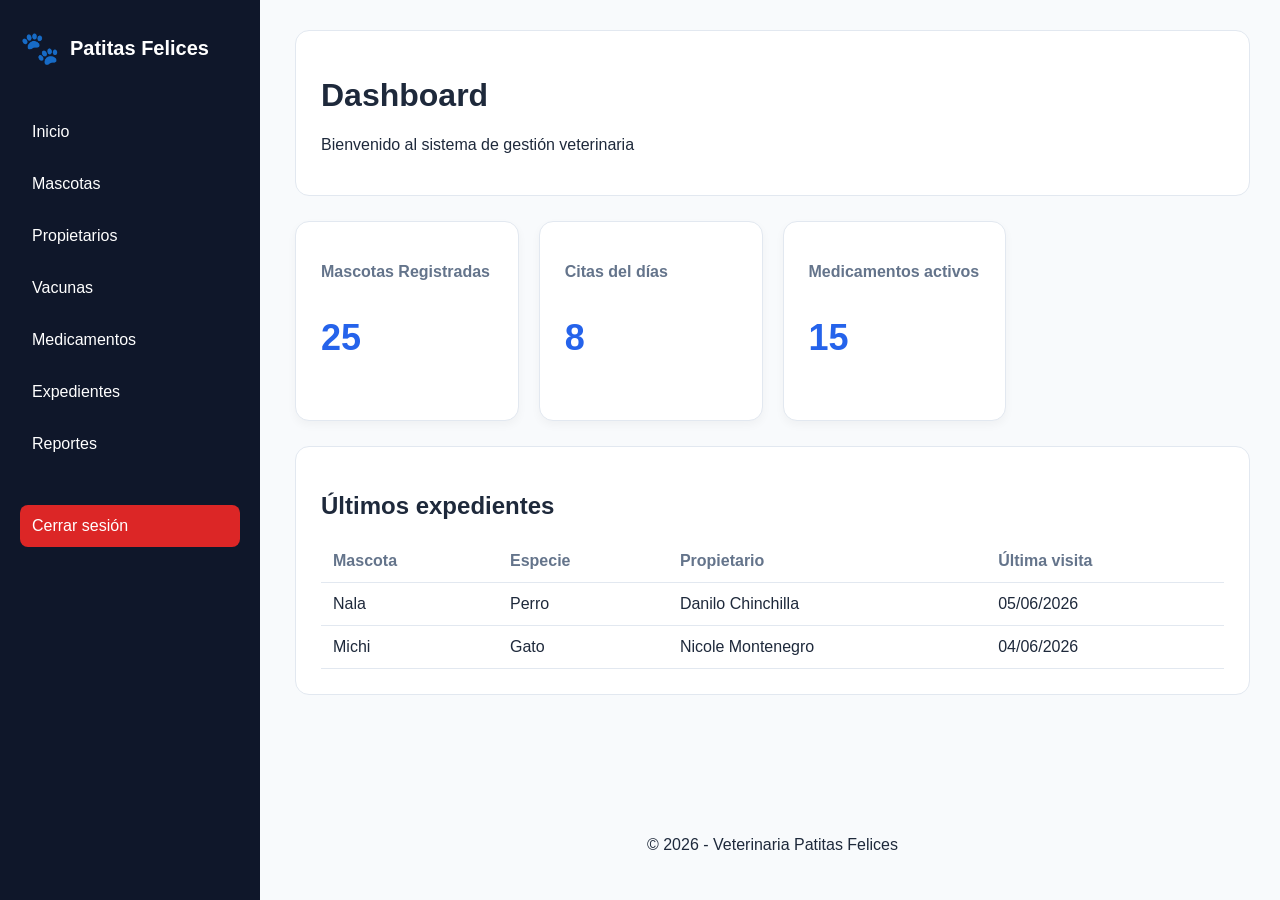
==== home.html @ 15e3b9cc "Initial commit" ====
<!DOCTYPE html>
<html lang="en">
<head>
    <meta charset="UTF-8">
    <meta name="viewport" content="width=device-width, initial-scale=1.0">
    <title>Dashboard - Veterinaria</title>
    <link rel="stylesheet" href="./public/css/style.css">
</head>
<body>
    <aside class="sidebar">
        <div class="sidebar-logo">
            <span>🐾</span>
            <h2>Patitas Felices</h2>
        </div>
        <nav class="nav sidebar-menu">
            <a class="nav-link active" href="home.html">Inicio</a>
            <a class="nav-link" href="./pages/mascotas.html">Mascotas</a>
            <a class="nav-link" href="./pages/propietarios.html">Propietarios</a>
            <a class="nav-link" href="./pages/vacunas.html">Vacunas</a>
            <a class="nav-link" href="./pages/medicamentos.html">Medicamentos</a>
            <a class="nav-link" href="./pages/expedientes.html">Expedientes</a>
            <a class="nav-link" href="./pages/reportes.html">Reportes</a>
            <a class="nav-link logout" href="index.html">Cerrar sesión</a>
        </nav>
    </aside>
    <main class="main-content">
        <header class="topbar">
            <h1>Dashboard</h1>
            <p>Bienvenido al sistema de gestión veterinaria</p>
        </header>
        <section class="cards-container">
            <article class="card">
                <h3>Mascotas Registradas</h3>
                <p class="number">25</p>
            </article>
            <article class="card">
                <h3>Citas del días</h3>
                <p class="number">8</p>
            </article>
            <article class="card">
                <h3>Medicamentos activos</h3>
                <p class="number">15</p>
            </article>
        </section>
        <section class="panel">
            <h2>Últimos expedientes</h2>
            <table>
                <thead>
                    <tr>
                        <th>Mascota</th>
                        <th>Especie</th>
                        <th>Propietario</th>
                        <th>Última visita</th>
                    </tr>
                </thead>
                <tbody>
                    <tr>
                        <td>Nala</td>
                        <td>Perro</td>
                        <td>Danilo Chinchilla</td>
                        <td>05/06/2026</td>
                    </tr>
                    <tr>
                        <td>Michi</td>
                        <td>Gato</td>
                        <td>Nicole Montenegro</td>
                        <td>04/06/2026</td>
                    </tr>
                </tbody>
            </table>
        </section>
        <footer>
            <p> &copy; 2026 - Veterinaria Patitas Felices</p>
        </footer>
    </main>
</body>
</html>
---- public/css/style.css ----
:root{
    --primary: #2563eb;
    --primary-dark: #1e40af;
    --secondary: #0f172a;
    --background: #f8fafc;
    --card: #ffffff;
    --text:#1e293b;
    --muted: #64748b;
    --danger: #dc2626;
    --border: #e2e8f0;
}

*{
    box-sizing: border-box;
}

body{
    margin:0;
    font-family: Arial, Helvetica, sans-serif;
    background: var(--background);
    color: var(--text);
}
/* login */
.login-container{
    min-height: 100vh;
    display: flex;
}

.login-form-section{
    width: 45%;
    display: flex;
    justify-content: center;
    align-items: center;
    background: var(--background);
}

.login-info-section{
    width: 55%;
    display: flex;
    justify-content: center;
    align-items: center;
    background: linear-gradient(135deg, var(--primary), var(--primary-dark));
    color: white;
    padding: 40px;
}

.login-card{
    width: 380px;
    background: var(--card);
    padding: 35px;
    border-radius: 16px;
    box-shadow: 0 10px 25px rgba(0,0,0,0.08);
}

.login-card h1{
    margin-bottom: 10px;
}

.login-card p{
    color: var(--muted);
    margin-bottom: 25px;
}

.login-card label{
    display: block;
    margin-bottom: 6px;
    font-weight: bold;
}

.login-card input{
    width: 100%;
    padding: 12px;
    margin-bottom: 18px;
    border: 1px solid var(--border);
    border-radius: 8px;
}

.login-card > button{
    width: 100%;
    padding: 12px;
    background: var(--primary);
    color: white;
    border: none;
    border-radius: 8px;
    font-weight: bold;
    cursor: pointer;
}

#btnVerPassword{
    width: auto;
    padding: 0 12px;
    max-height: 50px;
    border: 1px solid var(--border);
}

.login-card button:hover{
    background: var(--primary-dark);
}

.brand-box{
    max-width: 420px;
    text-align: center;
}

.logo{
    font-size: 70px;
}

/* dashboard */
.sidebar{
    width: 260px;
    height: 100vh;
    position: fixed;
    background: var(--secondary);
    color: white;
    padding: 20px;
}

.sidebar-logo{
    display: flex;
    align-items: center;
    gap: 10px;
    margin-bottom: 35px;
}

.sidebar-logo span{
    font-size: 32px;
}

.sidebar-logo h2{
    font-size: 20px;
}

.sidebar-menu{
    display: flex;
    flex-direction: column;
    gap: 10px;
}

.sidebar-menu a{
    color:white;
    text-decoration: none;
    padding: 12px;
    border-radius: 8px;
}

.sidebar-menu a:hover{
    background: rgba(255,255,255,0.12);
}

.sidebar-menu .logout{
    margin-top: 30px;
    background: var(--danger);
}

.main-content{
    margin-left: 265px;
    padding: 30px;
    min-height: 100vh;
    display: flex;
    flex-direction: column;
}

.topbar{
    background: white;
    padding: 25px;
    border-radius: 14px;
    margin-bottom: 25px;
    border: 1px solid var(--border);
}

.cards-container{
    display: grid;
    grid-template-columns: repeat(4, 1fr);
    gap:20px;
    margin-bottom: 25px;
}

.card{
    background: var(--card);
    padding: 25px;
    border-radius: 14px;
    border: 1px solid var(--border);
    box-shadow: 0 4px 10px rgba(0,0,0,0.04);
}
.card h3{
    color: var(--muted);
    font-size: 16px;
}
.card .number{
    font-size: 36px;
    font-weight: bold;
    color: var(--primary);
}
.panel{
    background: white;
    padding: 25px;
    border-radius: 14px;
    border: 1px solid var(--border);
}
table{
    width: 100%;
    border-collapse: collapse;
}
th, td{
    padding: 12px;
    text-align: left;
    border-bottom: 1px solid var(--border);
}
th{
    color: var(--muted);
}
footer{
    margin-top: auto;
    display: flex;
    justify-content: center;
    width: 100%;
    text-align: center;
}
/* responsive */
@media (max-width: 900px){
    .login-container{
        flex-direction: column;
    }
    .login-form-section,
    .login-info-section{
        width: 100%;
        min-height: 50vh;
    }
    .sidebar{
        position: static;
        width: 100%;
        height: auto;
    }
    .main-content{
        margin-left: 0;
    }
    .cards-container{
        grid-template-columns: repeat(2, 1fr);
    }
}
@media (max-width: 600px){
    .cards-container{
        grid-template-columns: 1fr;
    }
}
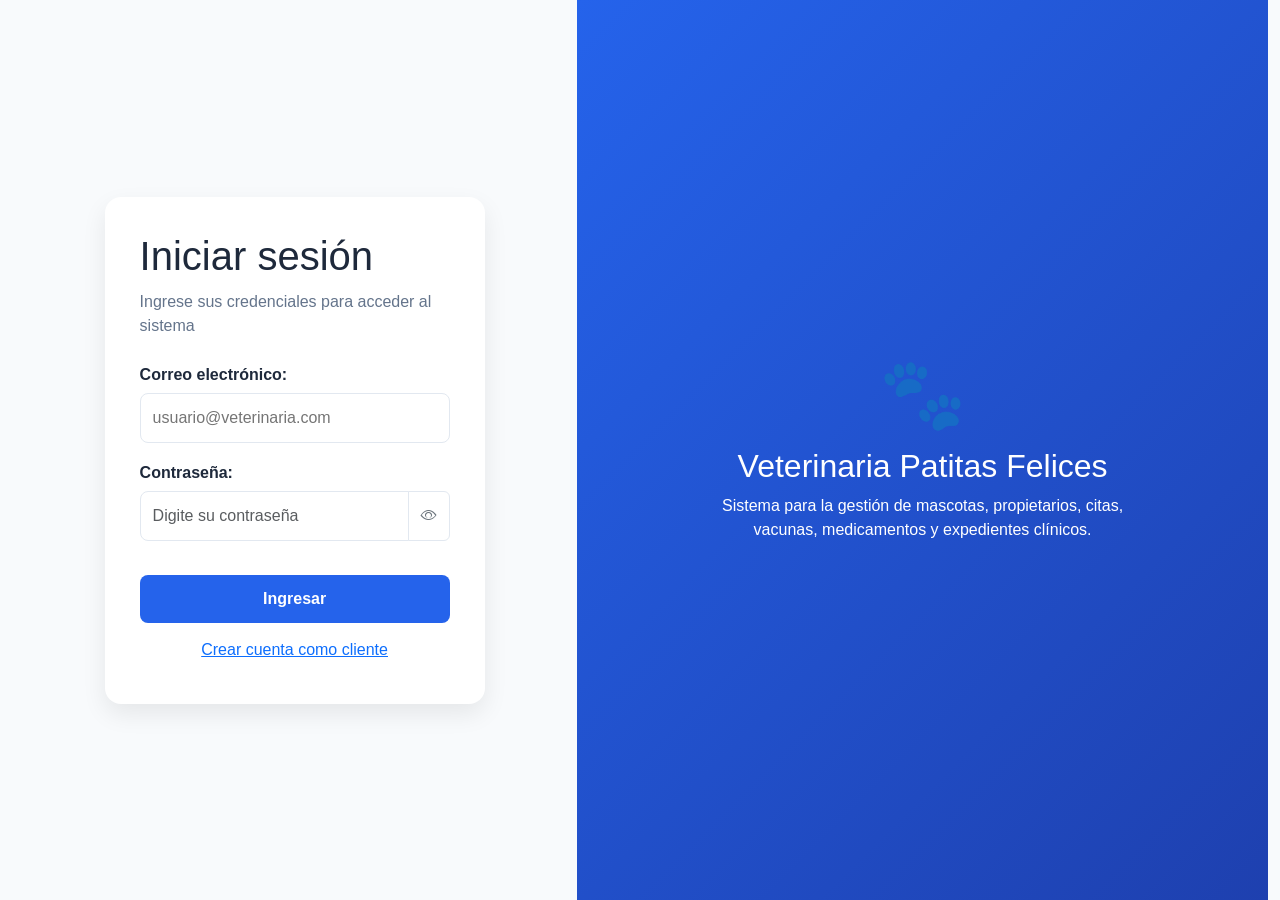
==== commit a2e58c12: "commit de clase 9" ====
--- a/home.html
+++ b/home.html
@@ -74,4 +74,5 @@
         </footer>
     </main>
 </body>
+<script src="./public/js/auth.js"></script>
 </html>
